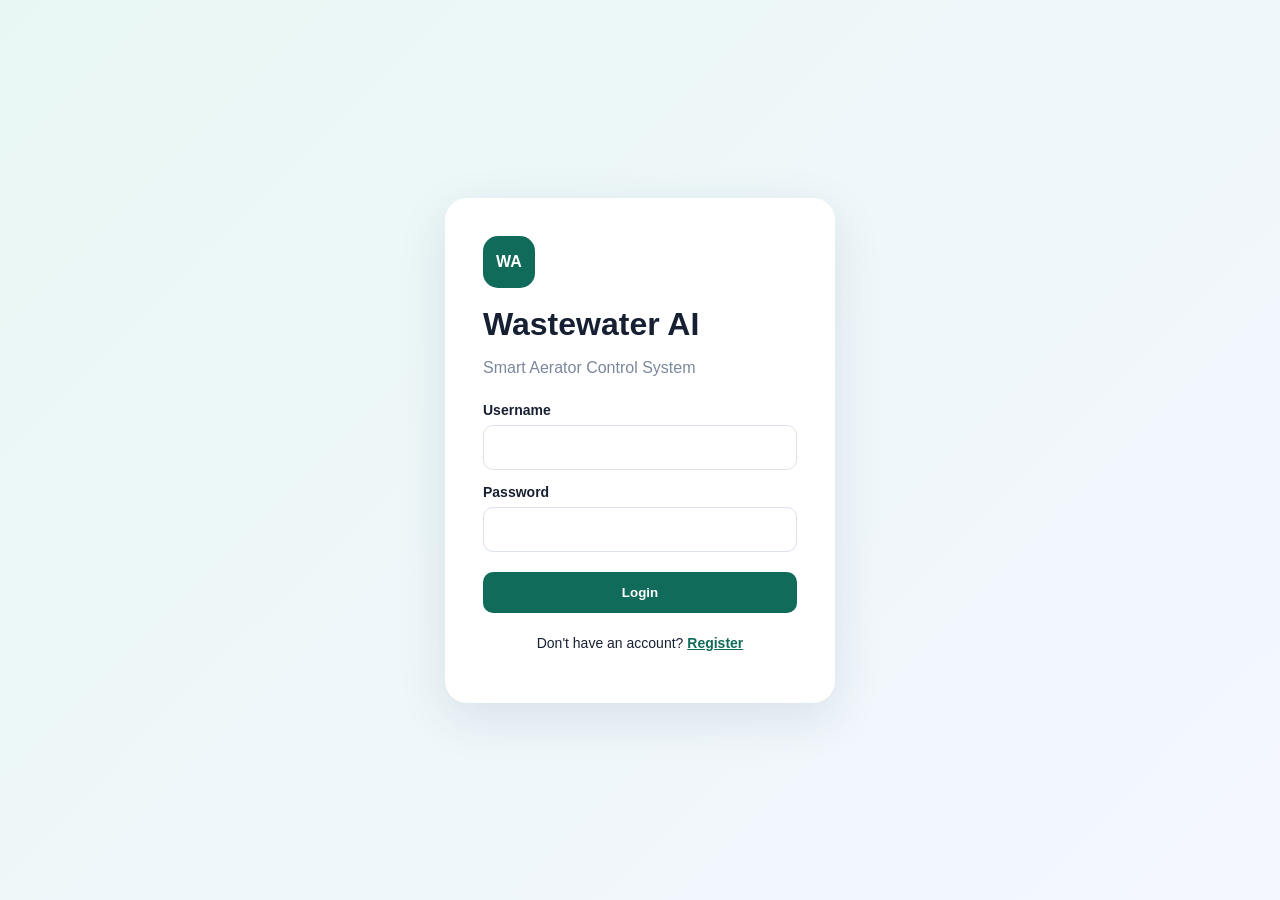
==== frontend/admin.html @ ff0460b8 "Add files via upload" ====
<!DOCTYPE html>
<html lang="en">
<head><meta charset="UTF-8"><meta name="viewport" content="width=device-width, initial-scale=1.0">
<title>Admin - Wastewater AI</title><link rel="stylesheet" href="css/style.css"></head>
<body>
<div class="layout"><aside class="sidebar">
<div class="brand"><span>WA</span> Wastewater AI</div>
<nav><a href="dashboard.html">Dashboard</a><a href="water.html">Water Quality</a><a href="prediction.html">AI Prediction</a><a href="history.html">History</a><a class="active" id="navAdmin" href="admin.html">Admin</a></nav>
<button class="logout" onclick="logout()">Logout</button>
</aside>
<main class="main">
<header><div><p class="muted">Administration</p><h2>Admin Panel</h2></div></header>

<section class="panel">
  <div class="panel-title"><div><h3>Manage Users</h3><p class="muted">Grant or remove admin access, or remove an account</p></div></div>
  <p id="usersMessage" class="message"></p>
  <div class="table-wrap">
    <table>
      <thead><tr><th>ID</th><th>Username</th><th>Email</th><th>Role</th><th>Created</th><th>Actions</th></tr></thead>
      <tbody id="usersBody"></tbody>
    </table>
  </div>
</section>

<section class="panel" style="margin-top:24px">
  <div class="panel-title"><div><h3>All Water Quality Records</h3><p class="muted">Latest 500 records across every user</p></div></div>
  <div class="table-wrap">
    <table>
      <thead><tr><th>Date</th><th>User</th><th>COD</th><th>Flow</th><th>Temp</th><th>DO</th><th>Status</th></tr></thead>
      <tbody id="allWaterBody"></tbody>
    </table>
  </div>
</section>

<section class="panel" style="margin-top:24px">
  <div class="panel-title"><div><h3>All Predictions</h3><p class="muted">Latest 500 predictions across every user</p></div></div>
  <div class="table-wrap">
    <table>
      <thead><tr><th>Date</th><th>User</th><th>COD</th><th>Flow</th><th>Temp</th><th>DO</th><th>Speed</th></tr></thead>
      <tbody id="allPredictionsBody"></tbody>
    </table>
  </div>
</section>

</main></div>
<script src="js/api.js"></script>
<script src="js/admin.js"></script>
</body></html>
---- frontend/css/style.css ----
*{box-sizing:border-box}body{margin:0;font-family:Arial,Helvetica,sans-serif;background:#f5f7fb;color:#172033}.login-page{min-height:100vh;display:flex;align-items:center;justify-content:center;background:linear-gradient(135deg,#e9f7f4,#f4f7ff)}.login-card{width:390px;background:#fff;padding:38px;border-radius:22px;box-shadow:0 15px 50px #1d35571c}.logo{width:52px;height:52px;border-radius:15px;background:#116b5b;color:white;display:grid;place-items:center;font-weight:800;margin-bottom:18px}.login-card h1{margin:0 0 5px}.muted{color:#7c879b}.login-card form{margin-top:25px}label{display:block;font-size:14px;font-weight:700;margin:14px 0 7px}input{width:100%;padding:13px;border:1px solid #dce2eb;border-radius:10px;font-size:15px;outline:none}input:focus{border-color:#16836e}button,.button-small{border:0;background:#116b5b;color:#fff;padding:13px 18px;border-radius:10px;font-weight:700;cursor:pointer;text-decoration:none;display:inline-block}.login-card button{width:100%;margin-top:20px}.switch{text-align:center;font-size:14px;margin-top:22px}.switch a{color:#116b5b;font-weight:700}.message{font-size:14px}.layout{display:flex;min-height:100vh}.sidebar{width:245px;background:#102f2a;color:white;padding:25px 18px;display:flex;flex-direction:column}.brand{font-size:18px;font-weight:800;margin-bottom:35px}.brand span{background:#fff;color:#116b5b;border-radius:8px;padding:7px;margin-right:8px}.sidebar nav{display:grid;gap:7px}.sidebar nav a{color:#b9ccc8;text-decoration:none;padding:13px 14px;border-radius:9px}.sidebar nav a.active,.sidebar nav a:hover{background:#1d5047;color:white}.logout{margin-top:auto;background:#244b45}.main{flex:1;padding:35px 45px}header{display:flex;justify-content:space-between;align-items:center;margin-bottom:28px}header h2{margin:0}.status-dot{color:#198754;font-size:14px}.cards{display:grid;grid-template-columns:repeat(4,1fr);gap:18px;margin-bottom:22px}.stat,.panel{background:#fff;border-radius:16px;padding:22px;box-shadow:0 4px 20px #1d35570a}.stat span,.stat small{display:block;color:#7c879b}.stat strong{font-size:31px;display:inline-block;margin:12px 5px 5px 0}.panel-title{display:flex;align-items:center;justify-content:space-between}.panel-title h3{margin:0}.prediction-box{display:flex;gap:35px;align-items:center;margin-top:25px}.gauge{width:150px;height:150px;border-radius:50%;background:#e4f2ef;display:grid;place-items:center;color:#116b5b;font-size:25px;font-weight:800}.grid-form{display:grid;grid-template-columns:1fr 1fr;gap:10px 22px}.grid-form button{grid-column:1/-1;margin-top:10px}.result{margin-top:30px;padding:28px;border-radius:15px;background:#e8f6f2;text-align:center}.result span{display:block;color:#657383}.result strong{display:block;color:#116b5b;font-size:48px;margin-top:8px}.hidden{display:none}.chart-wrap{margin-top:18px;position:relative;min-height:280px}.table-wrap{overflow:auto}table{width:100%;border-collapse:collapse}th,td{text-align:left;padding:14px;border-bottom:1px solid #edf0f4;font-size:14px}th{color:#667085;background:#fafbfc}@media(max-width:800px){.sidebar{width:190px}.main{padding:25px}.cards{grid-template-columns:1fr 1fr}}@media(max-width:600px){.layout{display:block}.sidebar{width:100%;min-height:auto}.sidebar nav{grid-template-columns:1fr 1fr}.logout{margin-top:20px}.cards,.grid-form{grid-template-columns:1fr}.main{padding:20px}}
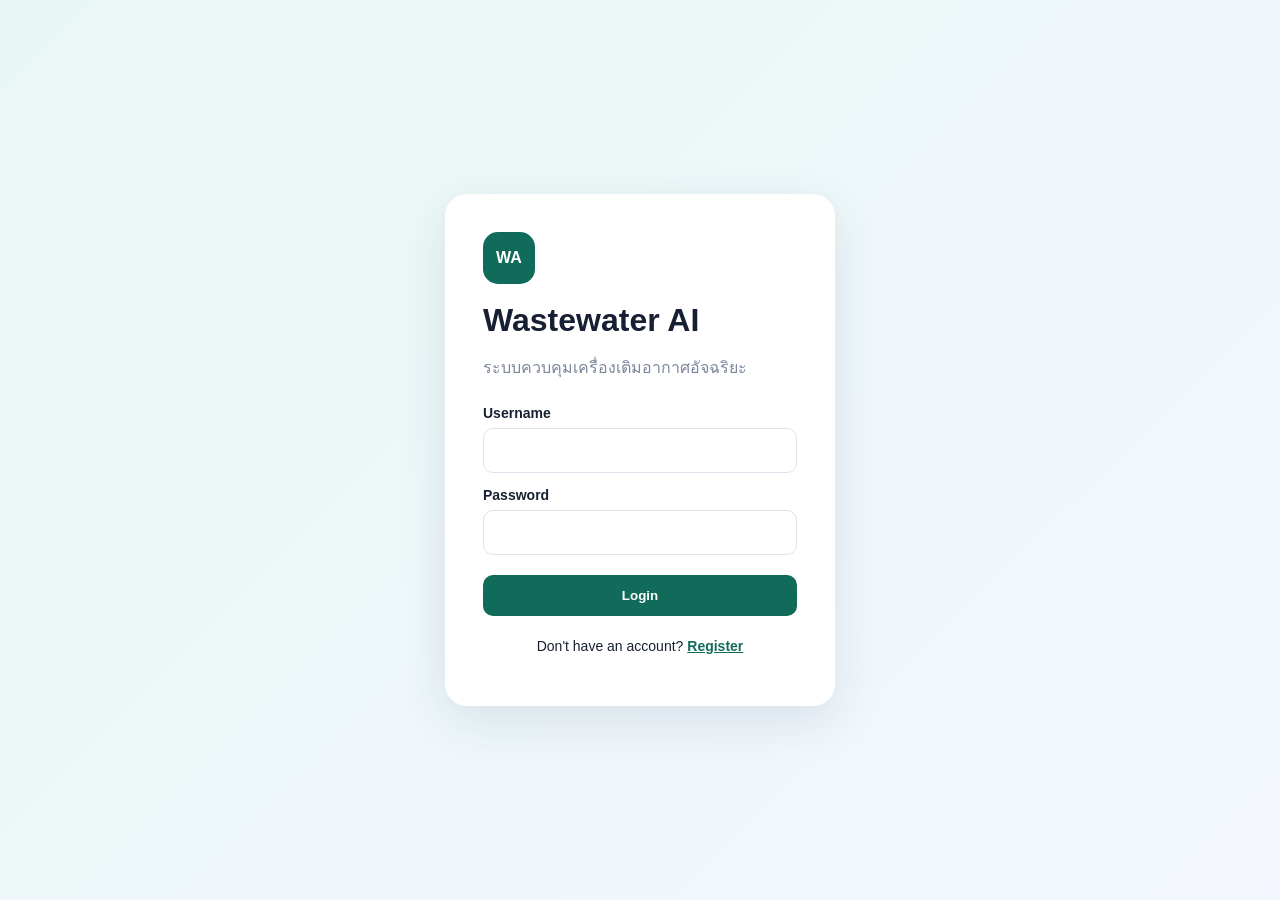
==== commit aa21fa83: "Add files via upload" ====
--- a/frontend/admin.html
+++ b/frontend/admin.html
@@ -23,20 +23,26 @@
 </section>
 
 <section class="panel" style="margin-top:24px">
-  <div class="panel-title"><div><h3>All Water Quality Records</h3><p class="muted">Latest 500 records across every user</p></div></div>
+  <div class="panel-title"><div><h3>Index Check</h3><p class="muted">See which real queries are using the database indexes (SQLite query plan)</p></div></div>
+  <button class="button-small" onclick="loadExplain()">Check Index Usage</button>
+  <div id="explainResult" class="table-wrap" style="margin-top:14px"></div>
+</section>
+
+<section class="panel" style="margin-top:24px">
+  <div class="panel-title"><div><h3>ข้อมูลคุณภาพน้ำของทุกคน</h3><p class="muted">500 รายการล่าสุดของผู้ใช้ทุกคน</p></div></div>
   <div class="table-wrap">
     <table>
-      <thead><tr><th>Date</th><th>User</th><th>COD</th><th>Flow</th><th>Temp</th><th>DO</th><th>Status</th></tr></thead>
+      <thead><tr><th>วันที่</th><th>ผู้ใช้</th><th>COD</th><th>การไหล</th><th>อุณหภูมิ</th><th>DO</th><th>สถานะ</th></tr></thead>
       <tbody id="allWaterBody"></tbody>
     </table>
   </div>
 </section>
 
 <section class="panel" style="margin-top:24px">
-  <div class="panel-title"><div><h3>All Predictions</h3><p class="muted">Latest 500 predictions across every user</p></div></div>
+  <div class="panel-title"><div><h3>การทำนายของทุกคน</h3><p class="muted">500 รายการล่าสุดของผู้ใช้ทุกคน</p></div></div>
   <div class="table-wrap">
     <table>
-      <thead><tr><th>Date</th><th>User</th><th>COD</th><th>Flow</th><th>Temp</th><th>DO</th><th>Speed</th></tr></thead>
+      <thead><tr><th>วันที่</th><th>ผู้ใช้</th><th>COD</th><th>การไหล</th><th>อุณหภูมิ</th><th>DO</th><th>ความเร็ว</th></tr></thead>
       <tbody id="allPredictionsBody"></tbody>
     </table>
   </div>
